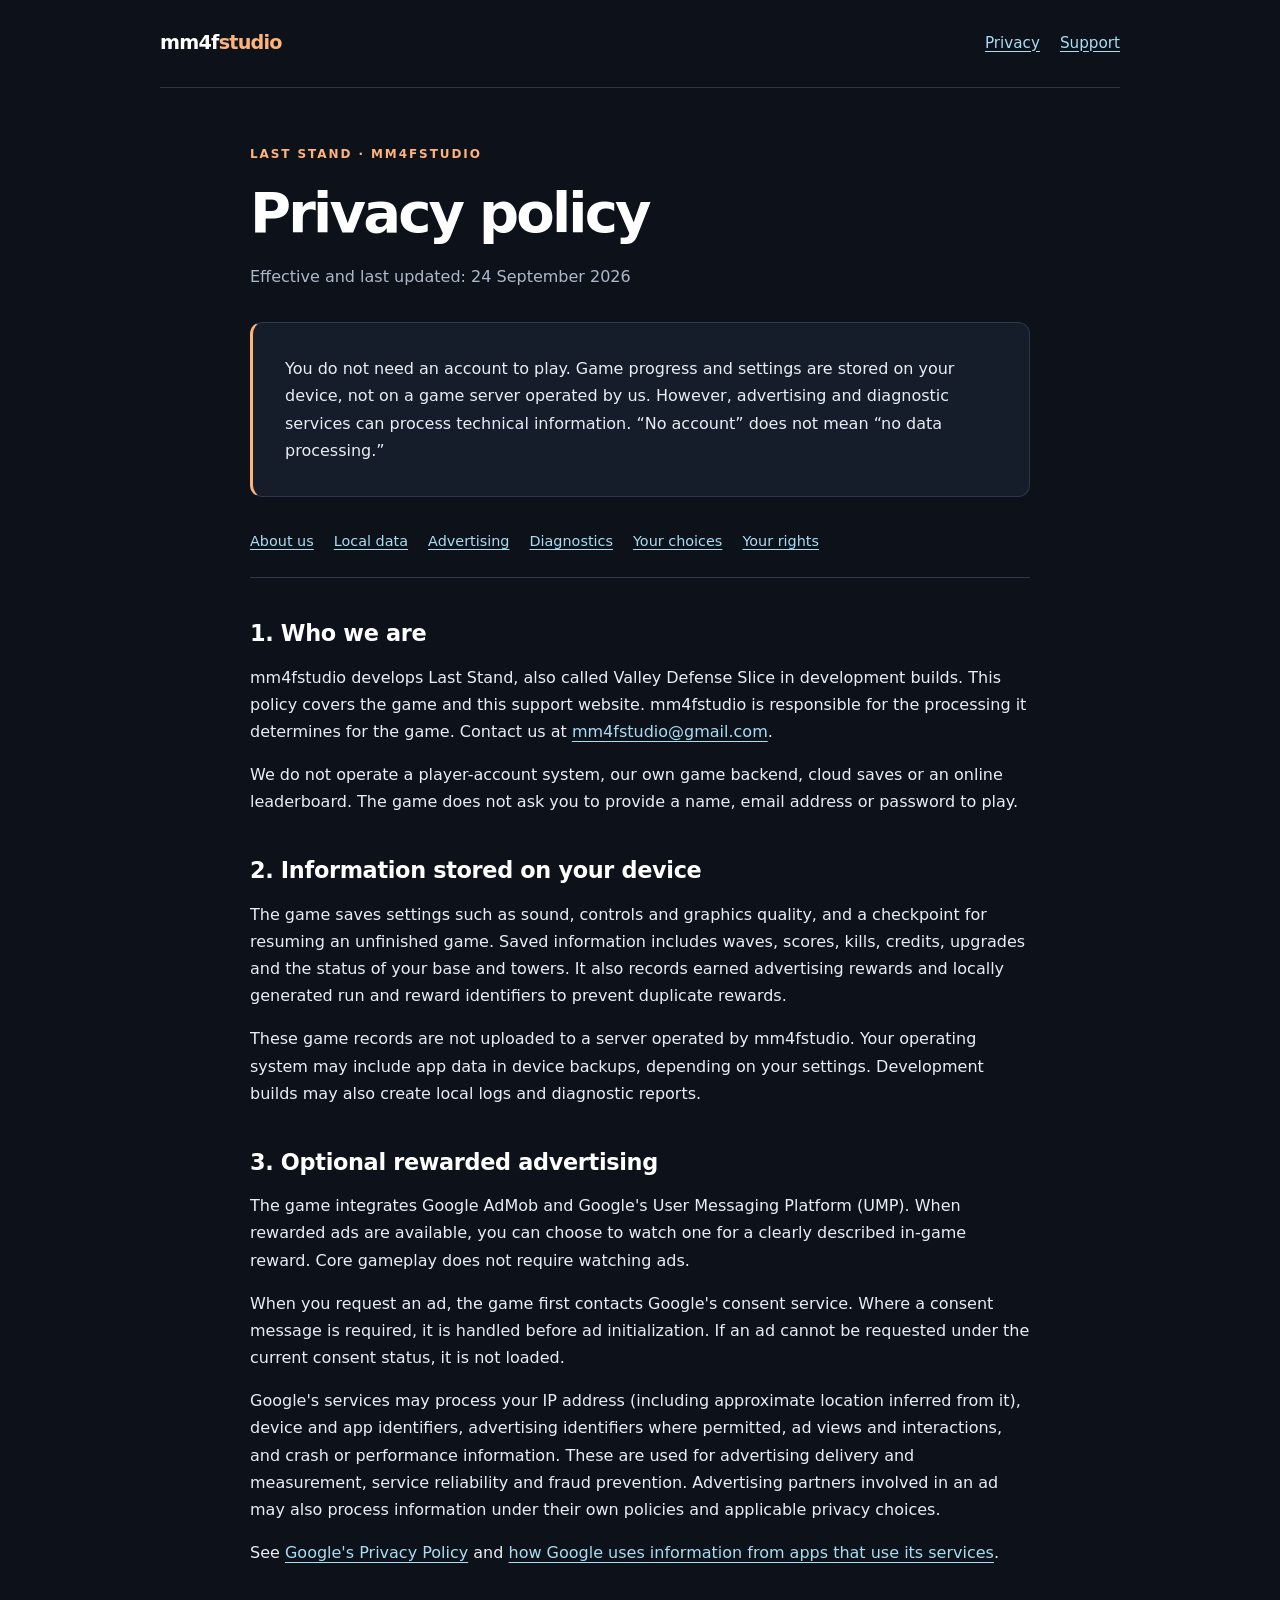
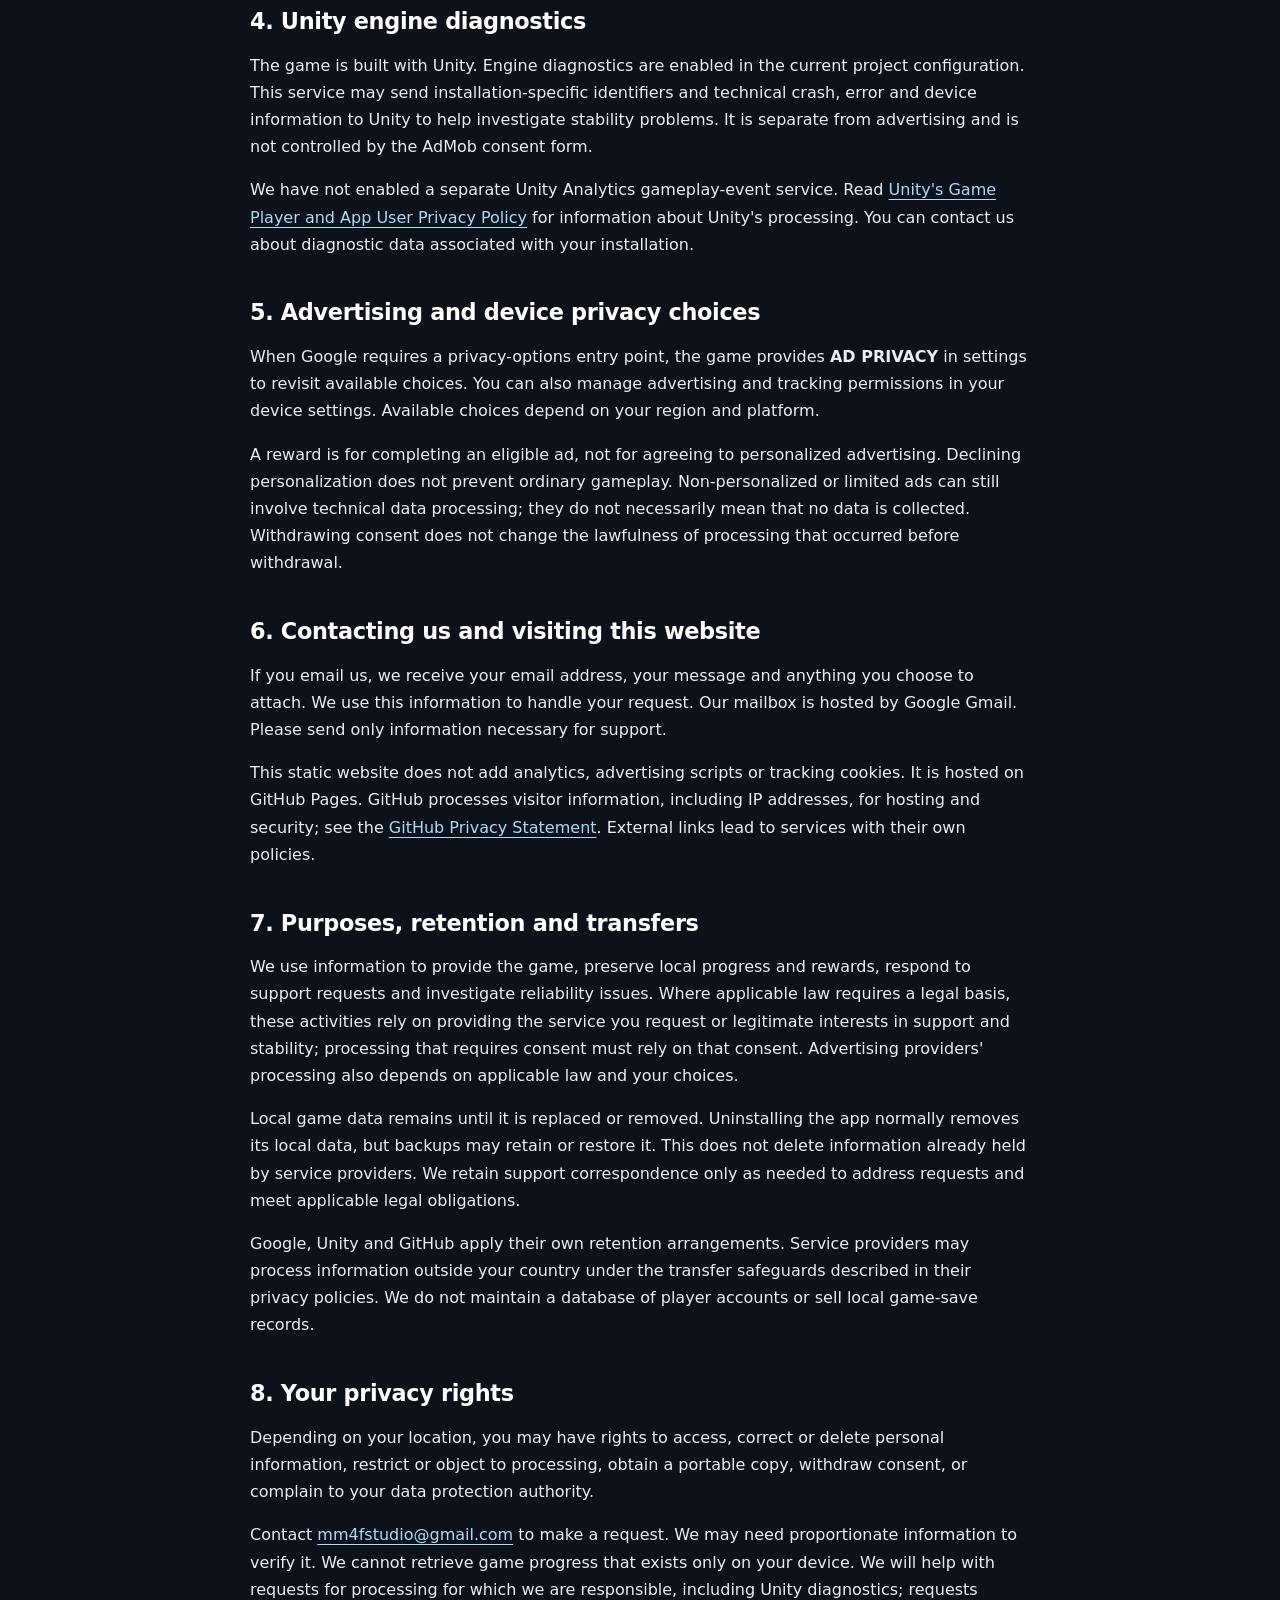
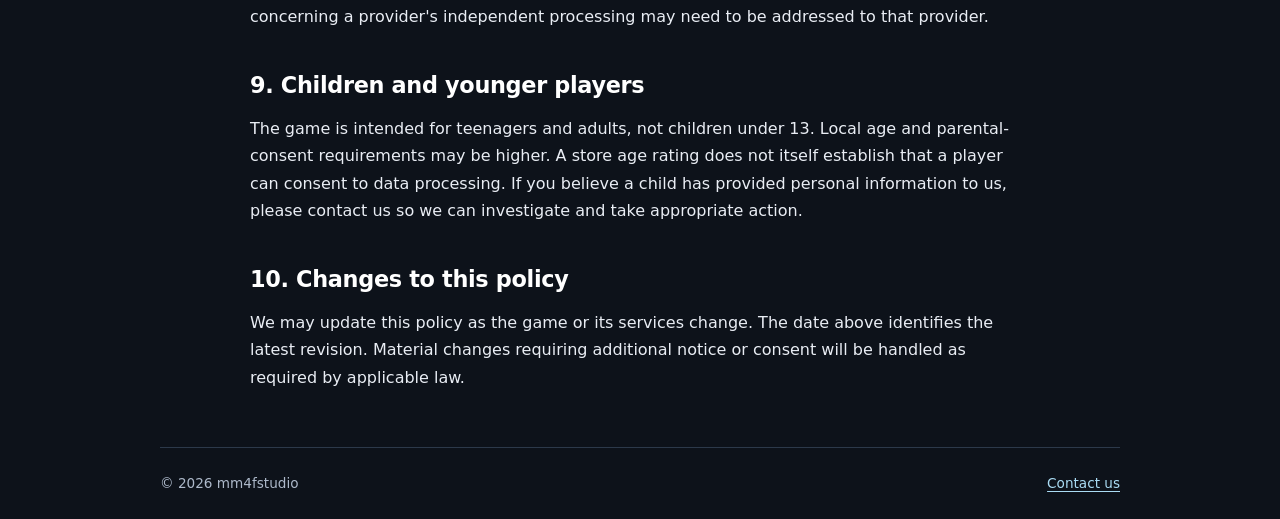
==== privacy/index.html @ 87a1348a "Publish mm4fstudio privacy policy and support website" ====
<!doctype html>
<html lang="en">
<head>
  <meta charset="utf-8">
  <meta name="viewport" content="width=device-width, initial-scale=1">
  <meta name="description" content="How Last Stand by mm4fstudio handles local game data, optional rewarded advertising, diagnostics and privacy choices.">
  <meta name="referrer" content="no-referrer">
  <title>Privacy Policy — Last Stand · mm4fstudio</title>
  <link rel="stylesheet" href="/styles.css">
</head>
<body>
  <a class="skip-link" href="#main">Skip to content</a>
  <header class="site-header wrap">
    <a class="brand" href="/" aria-label="mm4fstudio home">mm4f<span>studio</span></a>
    <nav aria-label="Main navigation"><a href="/privacy/" aria-current="page">Privacy</a><a href="/#support">Support</a></nav>
  </header>
  <main id="main" class="wrap policy">
    <p class="eyebrow">Last Stand · mm4fstudio</p>
    <h1>Privacy policy</h1>
    <p class="muted">Effective and last updated: <time datetime="2026-09-24">24 September 2026</time></p>
    <div class="summary panel">
      <p>You do not need an account to play. Game progress and settings are stored on your device, not on a game server operated by us. However, advertising and diagnostic services can process technical information. “No account” does not mean “no data processing.”</p>
    </div>
    <nav class="contents" aria-label="Policy contents">
      <a href="#about">About us</a><a href="#local">Local data</a><a href="#advertising">Advertising</a><a href="#diagnostics">Diagnostics</a><a href="#choices">Your choices</a><a href="#rights">Your rights</a>
    </nav>

    <section id="about">
      <h2>1. Who we are</h2>
      <p>mm4fstudio develops Last Stand, also called Valley Defense Slice in development builds. This policy covers the game and this support website. mm4fstudio is responsible for the processing it determines for the game. Contact us at <a href="mailto:mm4fstudio@gmail.com">mm4fstudio@gmail.com</a>.</p>
      <p>We do not operate a player-account system, our own game backend, cloud saves or an online leaderboard. The game does not ask you to provide a name, email address or password to play.</p>
    </section>
    <section id="local">
      <h2>2. Information stored on your device</h2>
      <p>The game saves settings such as sound, controls and graphics quality, and a checkpoint for resuming an unfinished game. Saved information includes waves, scores, kills, credits, upgrades and the status of your base and towers. It also records earned advertising rewards and locally generated run and reward identifiers to prevent duplicate rewards.</p>
      <p>These game records are not uploaded to a server operated by mm4fstudio. Your operating system may include app data in device backups, depending on your settings. Development builds may also create local logs and diagnostic reports.</p>
    </section>
    <section id="advertising">
      <h2>3. Optional rewarded advertising</h2>
      <p>The game integrates Google AdMob and Google's User Messaging Platform (UMP). When rewarded ads are available, you can choose to watch one for a clearly described in-game reward. Core gameplay does not require watching ads.</p>
      <p>When you request an ad, the game first contacts Google's consent service. Where a consent message is required, it is handled before ad initialization. If an ad cannot be requested under the current consent status, it is not loaded.</p>
      <p>Google's services may process your IP address (including approximate location inferred from it), device and app identifiers, advertising identifiers where permitted, ad views and interactions, and crash or performance information. These are used for advertising delivery and measurement, service reliability and fraud prevention. Advertising partners involved in an ad may also process information under their own policies and applicable privacy choices.</p>
      <p>See <a href="https://policies.google.com/privacy">Google's Privacy Policy</a> and <a href="https://policies.google.com/technologies/partner-sites">how Google uses information from apps that use its services</a>.</p>
    </section>
    <section id="diagnostics">
      <h2>4. Unity engine diagnostics</h2>
      <p>The game is built with Unity. Engine diagnostics are enabled in the current project configuration. This service may send installation-specific identifiers and technical crash, error and device information to Unity to help investigate stability problems. It is separate from advertising and is not controlled by the AdMob consent form.</p>
      <p>We have not enabled a separate Unity Analytics gameplay-event service. Read <a href="https://unity.com/legal/game-player-and-app-user-privacy-policy">Unity's Game Player and App User Privacy Policy</a> for information about Unity's processing. You can contact us about diagnostic data associated with your installation.</p>
    </section>
    <section id="choices">
      <h2>5. Advertising and device privacy choices</h2>
      <p>When Google requires a privacy-options entry point, the game provides <strong>AD PRIVACY</strong> in settings to revisit available choices. You can also manage advertising and tracking permissions in your device settings. Available choices depend on your region and platform.</p>
      <p>A reward is for completing an eligible ad, not for agreeing to personalized advertising. Declining personalization does not prevent ordinary gameplay. Non-personalized or limited ads can still involve technical data processing; they do not necessarily mean that no data is collected. Withdrawing consent does not change the lawfulness of processing that occurred before withdrawal.</p>
    </section>
    <section id="support">
      <h2>6. Contacting us and visiting this website</h2>
      <p>If you email us, we receive your email address, your message and anything you choose to attach. We use this information to handle your request. Our mailbox is hosted by Google Gmail. Please send only information necessary for support.</p>
      <p>This static website does not add analytics, advertising scripts or tracking cookies. It is hosted on GitHub Pages. GitHub processes visitor information, including IP addresses, for hosting and security; see the <a href="https://docs.github.com/en/site-policy/privacy-policies/github-general-privacy-statement">GitHub Privacy Statement</a>. External links lead to services with their own policies.</p>
    </section>
    <section id="retention">
      <h2>7. Purposes, retention and transfers</h2>
      <p>We use information to provide the game, preserve local progress and rewards, respond to support requests and investigate reliability issues. Where applicable law requires a legal basis, these activities rely on providing the service you request or legitimate interests in support and stability; processing that requires consent must rely on that consent. Advertising providers' processing also depends on applicable law and your choices.</p>
      <p>Local game data remains until it is replaced or removed. Uninstalling the app normally removes its local data, but backups may retain or restore it. This does not delete information already held by service providers. We retain support correspondence only as needed to address requests and meet applicable legal obligations.</p>
      <p>Google, Unity and GitHub apply their own retention arrangements. Service providers may process information outside your country under the transfer safeguards described in their privacy policies. We do not maintain a database of player accounts or sell local game-save records.</p>
    </section>
    <section id="rights">
      <h2>8. Your privacy rights</h2>
      <p>Depending on your location, you may have rights to access, correct or delete personal information, restrict or object to processing, obtain a portable copy, withdraw consent, or complain to your data protection authority.</p>
      <p>Contact <a href="mailto:mm4fstudio@gmail.com">mm4fstudio@gmail.com</a> to make a request. We may need proportionate information to verify it. We cannot retrieve game progress that exists only on your device. We will help with requests for processing for which we are responsible, including Unity diagnostics; requests concerning a provider's independent processing may need to be addressed to that provider.</p>
    </section>
    <section id="children">
      <h2>9. Children and younger players</h2>
      <p>The game is intended for teenagers and adults, not children under 13. Local age and parental-consent requirements may be higher. A store age rating does not itself establish that a player can consent to data processing. If you believe a child has provided personal information to us, please contact us so we can investigate and take appropriate action.</p>
    </section>
    <section id="changes">
      <h2>10. Changes to this policy</h2>
      <p>We may update this policy as the game or its services change. The date above identifies the latest revision. Material changes requiring additional notice or consent will be handled as required by applicable law.</p>
    </section>
  </main>
  <footer class="wrap site-footer"><span>© 2026 mm4fstudio</span><a href="mailto:mm4fstudio@gmail.com">Contact us</a></footer>
</body>
</html>
---- styles.css ----
:root {
  color-scheme: dark;
  font-family: system-ui, -apple-system, BlinkMacSystemFont, "Segoe UI", sans-serif;
  color: #e9edf4;
  background: #0d121a;
  line-height: 1.7;
  font-synthesis: none;
  --muted: #adb9ca;
  --accent: #ffb279;
  --line: #2c394a;
}
* { box-sizing: border-box; }
body { margin: 0; }
a { color: #aadcf4; text-underline-offset: .22em; }
a:hover { color: #fff; }
a:focus-visible { outline: 3px solid var(--accent); outline-offset: 5px; border-radius: 2px; }
.wrap { width: min(100% - 2.5rem, 960px); margin-inline: auto; }
.site-header { display: flex; align-items: center; justify-content: space-between; gap: 1rem; padding-block: 1.7rem; border-bottom: 1px solid var(--line); }
.brand { font-size: 1.2rem; font-weight: 800; letter-spacing: -.04em; color: #fff; text-decoration: none; }
.brand span { color: var(--accent); }
nav { display: flex; flex-wrap: wrap; gap: 1.25rem; }
.site-header nav a { font-size: .95rem; }
.hero { padding-block: clamp(3rem, 8vw, 6rem); max-width: 680px; }
.eyebrow { text-transform: uppercase; letter-spacing: .16em; font-size: .75rem; color: var(--accent); font-weight: 700; }
h1, h2 { color: #fff; line-height: 1.16; text-wrap: balance; }
h1 { font-size: clamp(2.5rem, 7vw, 4.5rem); letter-spacing: -.05em; margin: .3em 0; }
h2 { font-size: 1.4rem; letter-spacing: -.015em; }
p { margin-block: 1rem; }
.accent { color: var(--accent); }
.lead { font-size: clamp(1.2rem, 3vw, 1.55rem); }
.muted { color: var(--muted); }
.button { display: inline-block; margin-top: 1.5rem; border: 1px solid #875c42; background: #2b211c; padding: .8rem 1.2rem; border-radius: .5rem; color: #ffcc9d; text-decoration: none; font-weight: 650; }
.button span { margin-left: .75rem; }
.panel { background: #141d29; border: 1px solid var(--line); border-radius: .75rem; padding: clamp(1.15rem, 3vw, 2rem); }
.panel > :first-child { margin-top: 0; }
.panel > :last-child { margin-bottom: 0; }
.site-footer { display: flex; flex-wrap: wrap; justify-content: space-between; gap: 1rem; margin-top: 3.5rem; padding-block: 1.5rem; border-top: 1px solid var(--line); color: var(--muted); font-size: .85rem; }
.policy { max-width: 780px; padding-top: 2.5rem; overflow-wrap: anywhere; }
.policy h1 { font-size: clamp(2.5rem, 6vw, 3.5rem); }
.policy section { margin-top: 2.6rem; scroll-margin-top: 1.5rem; }
.policy h2 { margin-bottom: 1.1rem; }
.summary { margin-block: 2rem; border-left: 3px solid var(--accent); }
.contents { gap: .6rem 1.25rem; padding-bottom: 1.5rem; border-bottom: 1px solid var(--line); font-size: .9rem; }
.skip-link { position: absolute; top: -5rem; left: 1rem; padding: .5rem 1rem; background: #0d121a; z-index: 2; }
.skip-link:focus { top: .5rem; }
@media (max-width: 420px) {
  .site-header { align-items: flex-start; flex-direction: column; }
  .wrap { width: calc(100% - 2rem); }
}
@media print {
  :root { color-scheme: light; background: #fff; color: #222; }
  h1, h2, a, .muted, .eyebrow { color: #222; }
  .site-header, .contents, .site-footer, .skip-link { display: none; }
  .wrap { width: 100%; max-width: none; }
  .panel { background: none; border-color: #999; }
  .policy { padding-top: 0; }
  h2 { break-after: avoid; }
}
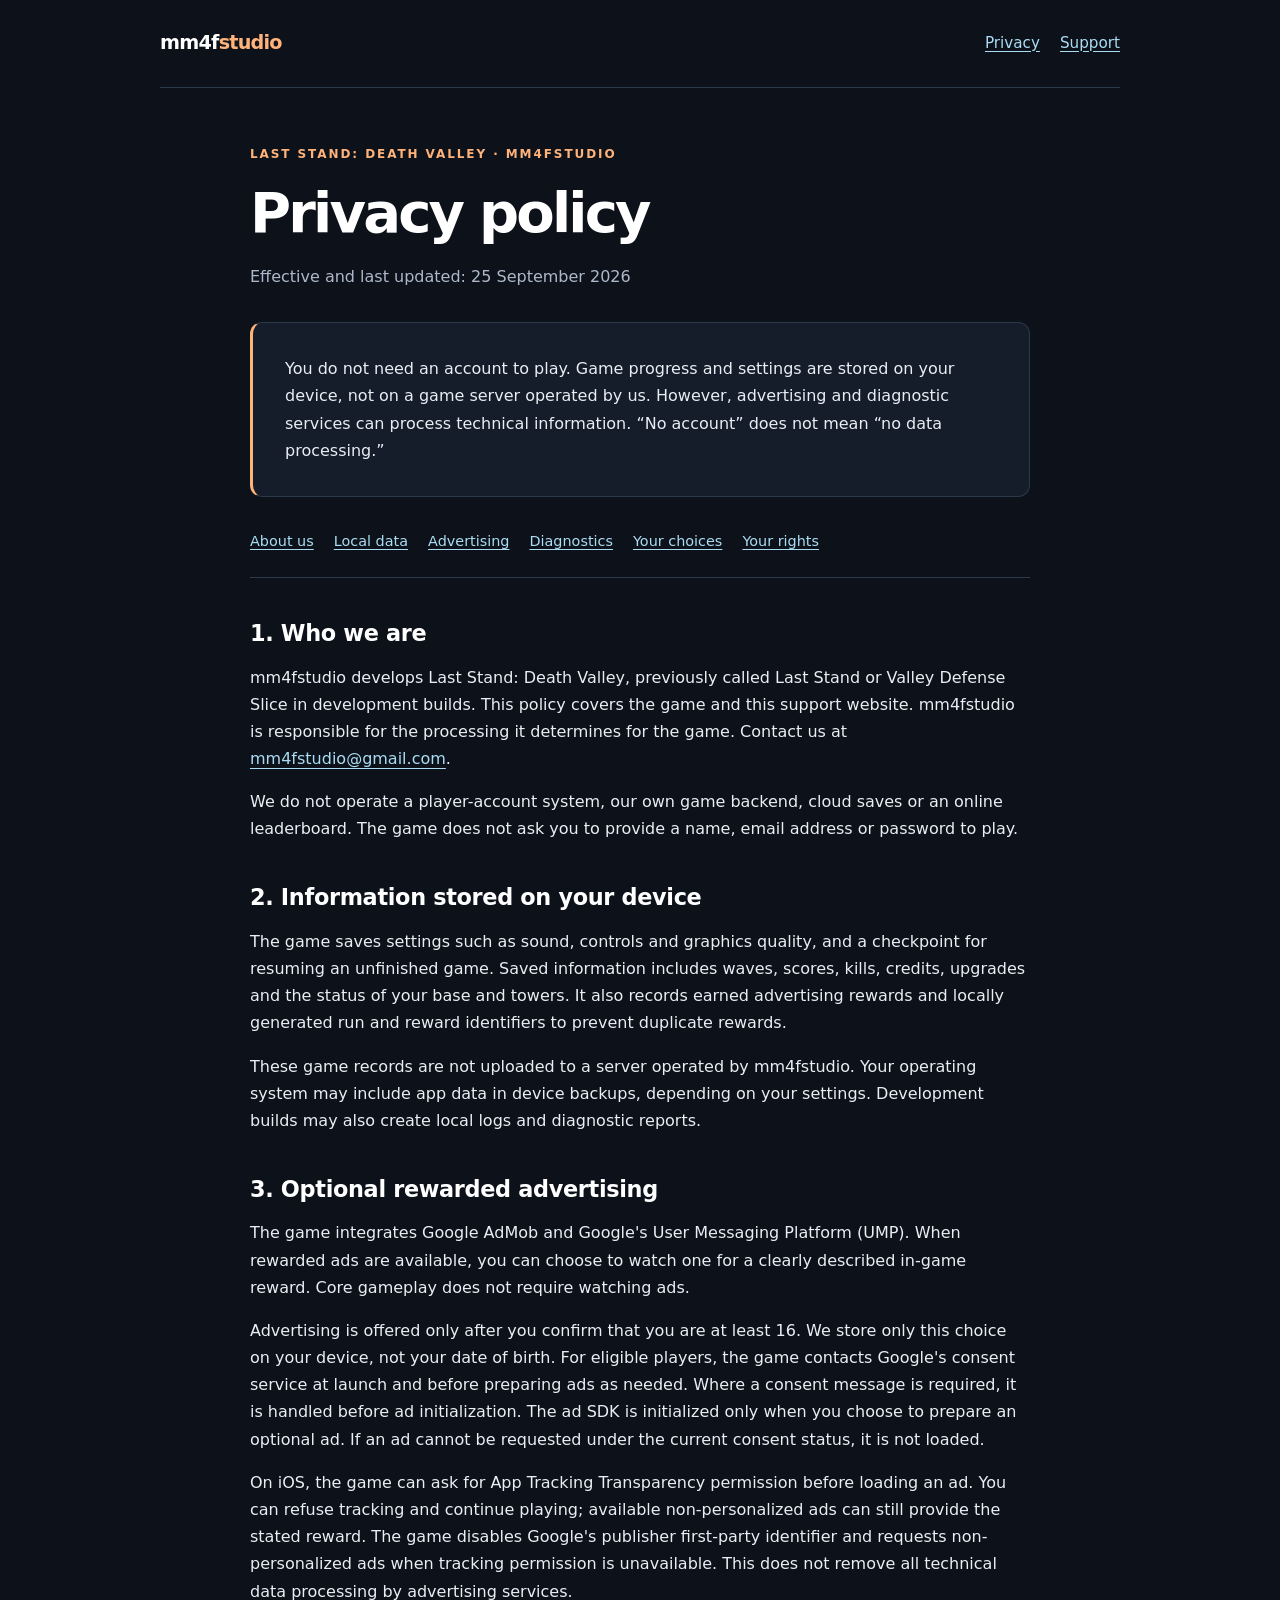
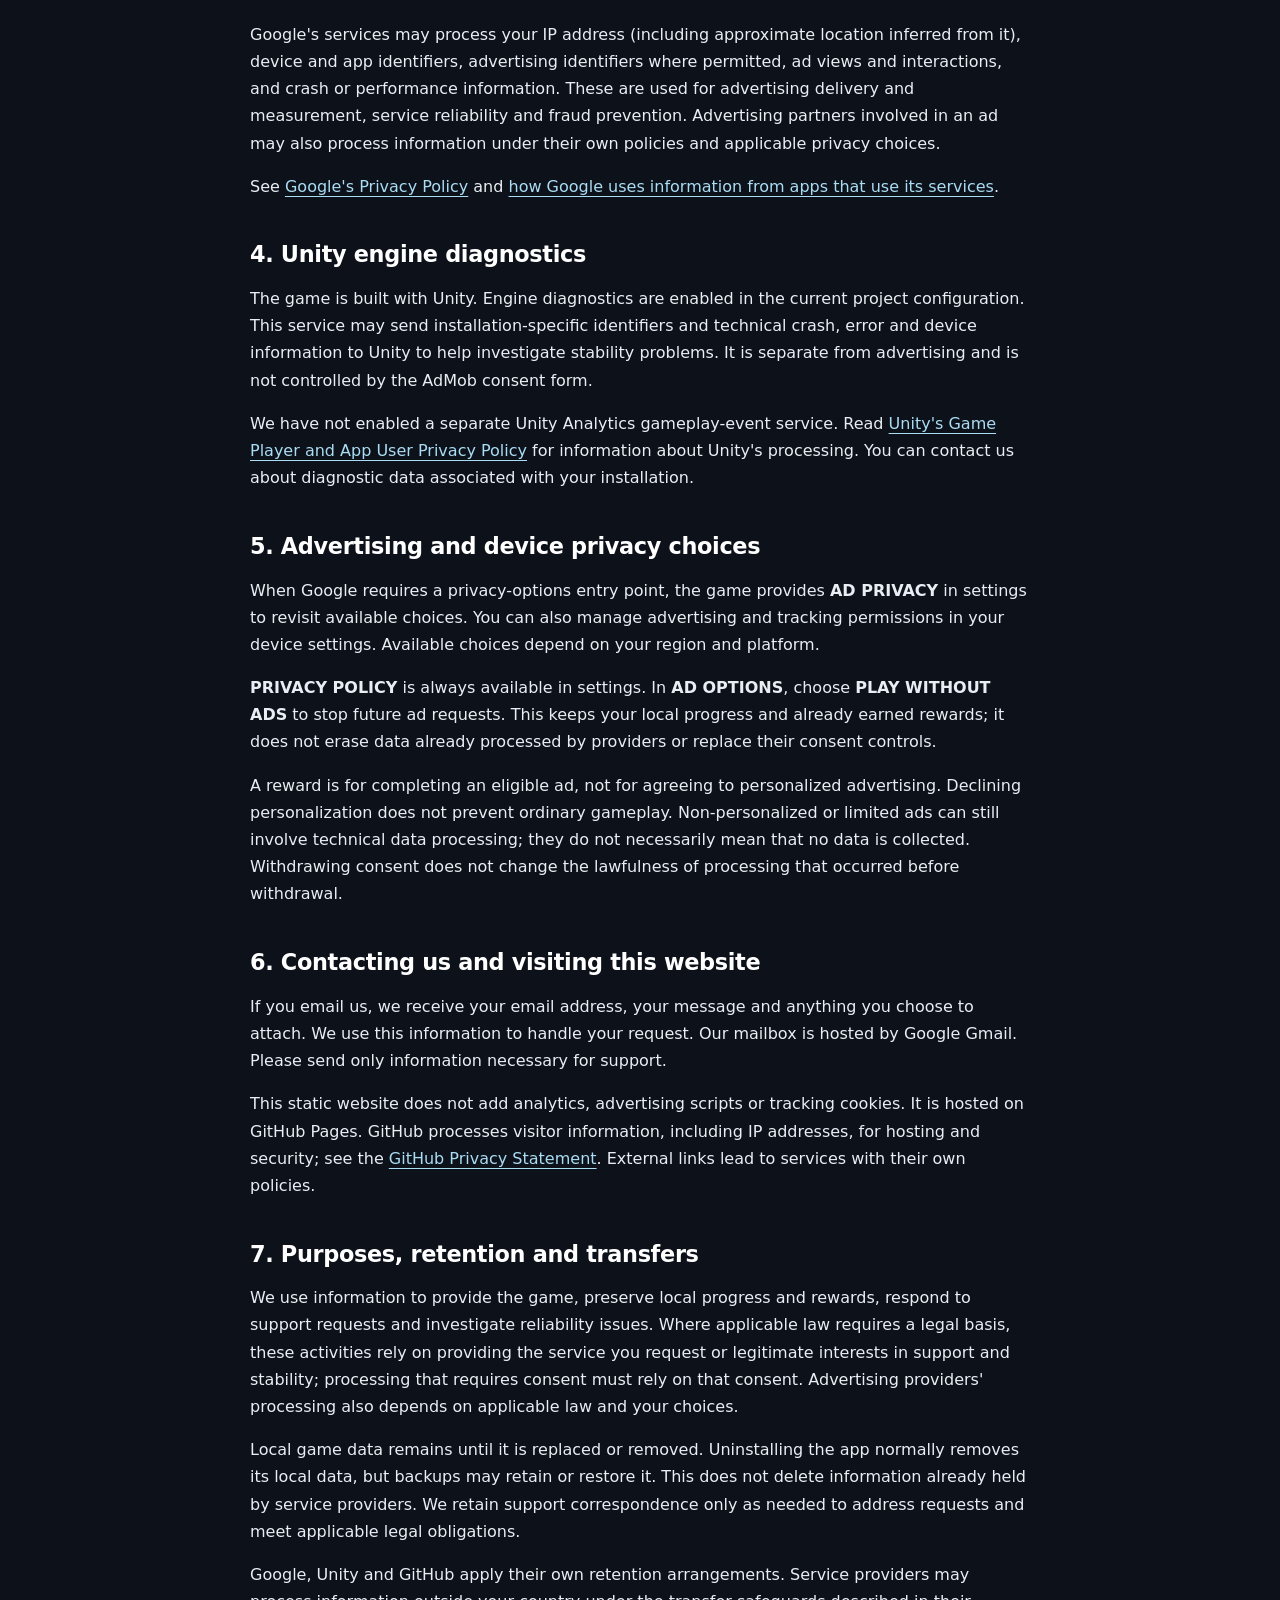
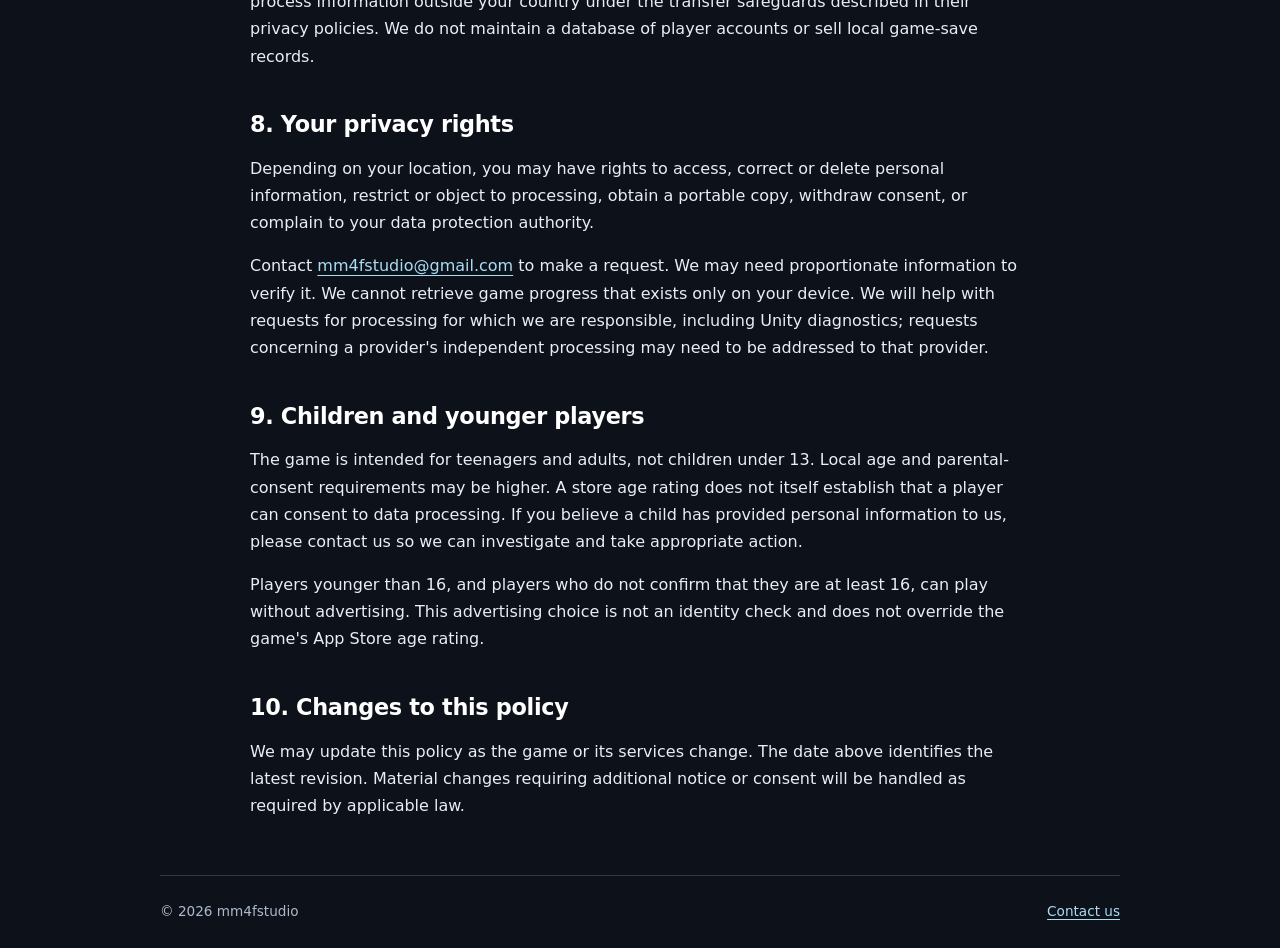
==== commit e6def48f: "Update game privacy policy for production age and tracking choices" ====
--- a/privacy/index.html
+++ b/privacy/index.html
@@ -5,7 +5,7 @@
   <meta name="viewport" content="width=device-width, initial-scale=1">
   <meta name="description" content="How Last Stand by mm4fstudio handles local game data, optional rewarded advertising, diagnostics and privacy choices.">
   <meta name="referrer" content="no-referrer">
-  <title>Privacy Policy — Last Stand · mm4fstudio</title>
+  <title>Privacy Policy — Last Stand: Death Valley · mm4fstudio</title>
   <link rel="stylesheet" href="/styles.css">
 </head>
 <body>
@@ -15,9 +15,9 @@
     <nav aria-label="Main navigation"><a href="/privacy/" aria-current="page">Privacy</a><a href="/#support">Support</a></nav>
   </header>
   <main id="main" class="wrap policy">
-    <p class="eyebrow">Last Stand · mm4fstudio</p>
+    <p class="eyebrow">Last Stand: Death Valley · mm4fstudio</p>
     <h1>Privacy policy</h1>
-    <p class="muted">Effective and last updated: <time datetime="2026-09-24">24 September 2026</time></p>
+    <p class="muted">Effective and last updated: <time datetime="2026-09-25">25 September 2026</time></p>
     <div class="summary panel">
       <p>You do not need an account to play. Game progress and settings are stored on your device, not on a game server operated by us. However, advertising and diagnostic services can process technical information. “No account” does not mean “no data processing.”</p>
     </div>
@@ -27,7 +27,7 @@
 
     <section id="about">
       <h2>1. Who we are</h2>
-      <p>mm4fstudio develops Last Stand, also called Valley Defense Slice in development builds. This policy covers the game and this support website. mm4fstudio is responsible for the processing it determines for the game. Contact us at <a href="mailto:mm4fstudio@gmail.com">mm4fstudio@gmail.com</a>.</p>
+      <p>mm4fstudio develops Last Stand: Death Valley, previously called Last Stand or Valley Defense Slice in development builds. This policy covers the game and this support website. mm4fstudio is responsible for the processing it determines for the game. Contact us at <a href="mailto:mm4fstudio@gmail.com">mm4fstudio@gmail.com</a>.</p>
       <p>We do not operate a player-account system, our own game backend, cloud saves or an online leaderboard. The game does not ask you to provide a name, email address or password to play.</p>
     </section>
     <section id="local">
@@ -38,7 +38,8 @@
     <section id="advertising">
       <h2>3. Optional rewarded advertising</h2>
       <p>The game integrates Google AdMob and Google's User Messaging Platform (UMP). When rewarded ads are available, you can choose to watch one for a clearly described in-game reward. Core gameplay does not require watching ads.</p>
-      <p>When you request an ad, the game first contacts Google's consent service. Where a consent message is required, it is handled before ad initialization. If an ad cannot be requested under the current consent status, it is not loaded.</p>
+      <p>Advertising is offered only after you confirm that you are at least 16. We store only this choice on your device, not your date of birth. For eligible players, the game contacts Google's consent service at launch and before preparing ads as needed. Where a consent message is required, it is handled before ad initialization. The ad SDK is initialized only when you choose to prepare an optional ad. If an ad cannot be requested under the current consent status, it is not loaded.</p>
+      <p>On iOS, the game can ask for App Tracking Transparency permission before loading an ad. You can refuse tracking and continue playing; available non-personalized ads can still provide the stated reward. The game disables Google's publisher first-party identifier and requests non-personalized ads when tracking permission is unavailable. This does not remove all technical data processing by advertising services.</p>
       <p>Google's services may process your IP address (including approximate location inferred from it), device and app identifiers, advertising identifiers where permitted, ad views and interactions, and crash or performance information. These are used for advertising delivery and measurement, service reliability and fraud prevention. Advertising partners involved in an ad may also process information under their own policies and applicable privacy choices.</p>
       <p>See <a href="https://policies.google.com/privacy">Google's Privacy Policy</a> and <a href="https://policies.google.com/technologies/partner-sites">how Google uses information from apps that use its services</a>.</p>
     </section>
@@ -50,6 +51,7 @@
     <section id="choices">
       <h2>5. Advertising and device privacy choices</h2>
       <p>When Google requires a privacy-options entry point, the game provides <strong>AD PRIVACY</strong> in settings to revisit available choices. You can also manage advertising and tracking permissions in your device settings. Available choices depend on your region and platform.</p>
+      <p><strong>PRIVACY POLICY</strong> is always available in settings. In <strong>AD OPTIONS</strong>, choose <strong>PLAY WITHOUT ADS</strong> to stop future ad requests. This keeps your local progress and already earned rewards; it does not erase data already processed by providers or replace their consent controls.</p>
       <p>A reward is for completing an eligible ad, not for agreeing to personalized advertising. Declining personalization does not prevent ordinary gameplay. Non-personalized or limited ads can still involve technical data processing; they do not necessarily mean that no data is collected. Withdrawing consent does not change the lawfulness of processing that occurred before withdrawal.</p>
     </section>
     <section id="support">
@@ -71,6 +73,7 @@
     <section id="children">
       <h2>9. Children and younger players</h2>
       <p>The game is intended for teenagers and adults, not children under 13. Local age and parental-consent requirements may be higher. A store age rating does not itself establish that a player can consent to data processing. If you believe a child has provided personal information to us, please contact us so we can investigate and take appropriate action.</p>
+      <p>Players younger than 16, and players who do not confirm that they are at least 16, can play without advertising. This advertising choice is not an identity check and does not override the game's App Store age rating.</p>
     </section>
     <section id="changes">
       <h2>10. Changes to this policy</h2>
